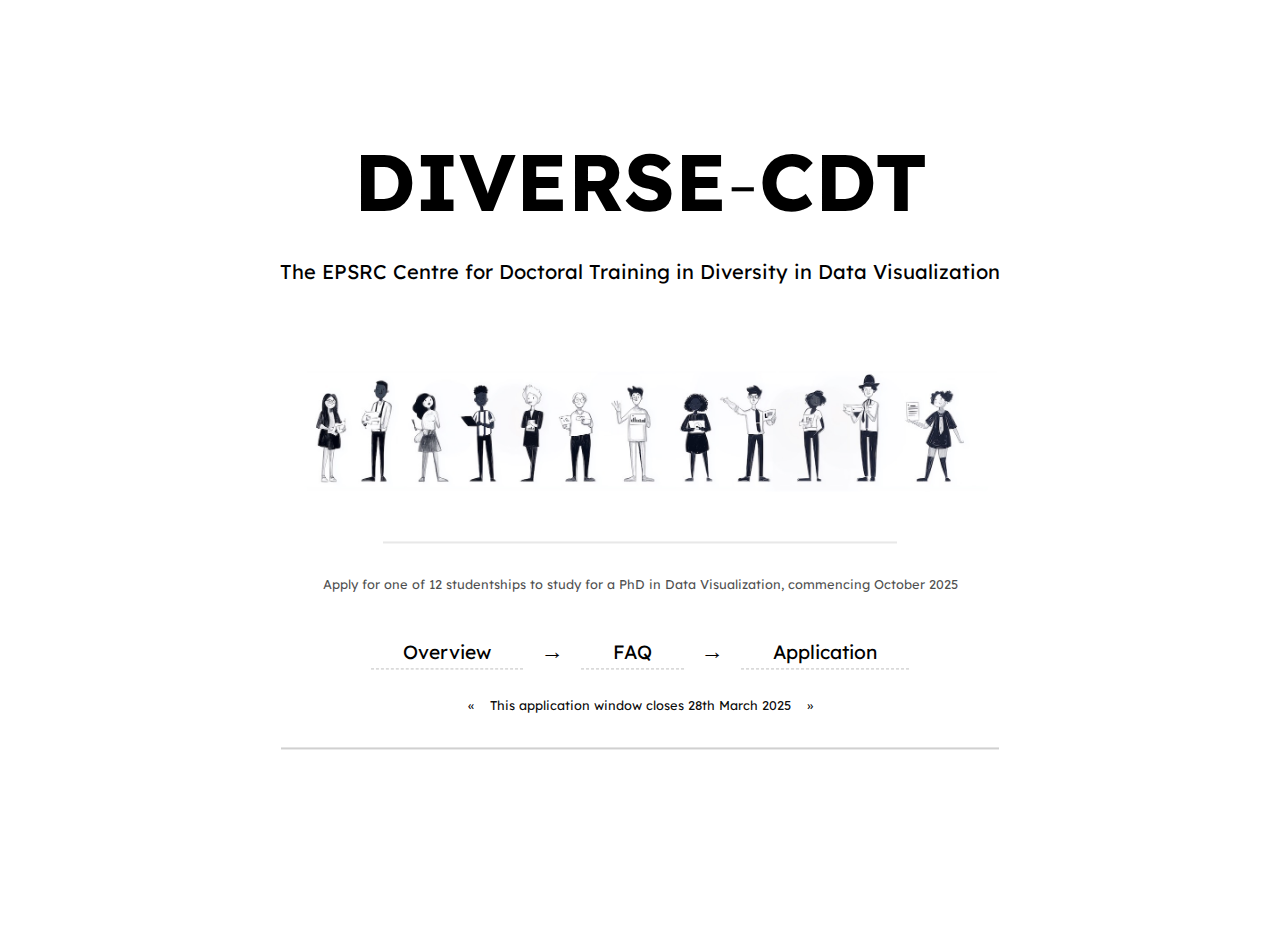
==== diverse-cdt/index.html @ 8f4ae74e "using vh for index" ====
<!DOCTYPE html>
<html lang="en">
<head>
    <meta charset="UTF-8">
    <meta name="viewport" content="width=device-width, initial-scale=1.0">
    <title>DIVERSE-CDT</title>
    <link href="https://fonts.googleapis.com/css2?family=Lexend:wght@100..900&display=swap" rel="stylesheet">
    <style>
        body {
            margin: 5%;
            padding: 5%;
            font-family: 'Lexend', 'Inter', 'Roboto', 'Arial', sans-serif;
            background-color: #ffffff;
            color: #000000;
            display: flex;
            justify-content: center;
            align-items: center;
            height: 100vh;
            text-align: center;
            line-height: 1.5;
            margin-top:1%;
            margin-bottom:1%;
            padding-top:1%;
            padding-bottom:1%;
        }
        .container {
            /* transform: translateY(-30%); */
            padding-top:0px;
            margin-top:0px;
        }
        /* h1 span { */
            /* font-weight: 100; */
        /* } */
        h1 {
            font-size: 5rem;
            /* font-weight: 100; */
            margin-bottom: 1rem;
        }
        .animated-character {
            display: inline-block;
            animation: fade-in-out 10s infinite;
            font-weight: 200;
        }
        .title {
            font-size: 1.25rem;
            font-weight: 400;
            margin: 0;
        }

        /* Anchor */
        a:link a:any-link {
            text-decoration: none; /* Removes the underline */
            background-color: #ffff0000; /* Adds a yellow background */
            color: inherit; /* Keeps the text color the same as the surrounding text */
            border-bottom: 1px dashed #00000040;
        }
        a { /* Overrides Above */
            text-decoration: none; /* Removes the underline */
            background-color: #ffff0000; /* Adds a yellow background */
            color: inherit; /* Keeps the text color the same as the surrounding text */
            border-bottom: 1px dashed #00000040;
        }

        a:visited {
            background-color: #ffff0040; /* Keeps the yellow background for visited links */
            text-decoration: none; /* Ensures no underline appears after clicking */
        }

        a:hover {
            background-color: #ffff00ff;
            text-decoration: none !important; /* Ensures underline appears on hover */
        }

        .hiLink {
            padding:0.25rem; padding-left:2rem; padding-right:2rem
        }
        .email {
            color: #20a0e8;
        }
        a[href*="mailto:"] {
            color: #20a0e8 !important;
            text-decoration: none;
        }

        .cdtPeople {
            width:60% 
        }

        /* Animation */
        @keyframes fade-in-out {
            0%, 100% {
                opacity: 0;
            }
            50% {
                opacity: 1;
            }
        }

        /* Responsive styles */
        @media (max-width: 2778px) {
            h1 {
                font-size: 3rem; /* Slightly smaller for tablets */
            }
            .container {
                transform: translateY(-10%);
                padding-top:1.0rem;
            }
            .cdtPeople {
                width:75%;
            }
        }
        @media (max-width: 1080px) {
            h1 {
                font-size: 2.5rem; /* Slightly smaller for tablets */
            }
            .container {
                transform: translateY(-10%);
                padding-top:0.75rem;
            }
            .cdtPeople {
                width:80%;
            }
        }
        @media (max-width: 768px) {
            h1 {
                font-size: 1.5rem; /* Slightly smaller for tablets */
            }
            .container {
                transform: translateY(-10%);
                padding-top:0.50rem;
            }
            .cdtPeople {
                width:90%;
            }
       }
        @media (max-width: 480px) {
            h1 {
                font-size: 1.25rem; /* Smaller for mobile phones */
            }
            .container {
                transform: translateY(-10%);
                padding-top:0.25rem;
            }
            .cdtPeople {
                width:100%;
            }
        }
    </style>
</head>
<body>
    <div class="container">
        <h1 style="font-size: 5rem;
                     font-family: 'Lexend', 'Inter', 'Roboto', 'Arial', sans-serif;
                    font-weight: 700;
                    margin-bottom: 1rem;">DIVERSE<span class="animated-character">-</span>CDT</h1>
        <p class="title">The EPSRC Centre for Doctoral Training in Diversity in Data Visualization</p>

            <div style="padding:2.25rem; padding-top:5.25rem">
                <!-- <img src="https://diverse-cdt.ac.uk/wp-content/uploads/2024/12/diverseCDT.students.1600-1024x171.jpg" width="60%" alt="cartoon logo : DIVERSE-CDT students show off their visualization"/> -->
                <img class="cdtPeople" src="./diverseCDT.students.1600.jpg" alt="cartoon logo : DIVERSE-CDT students show off their visualization"/>
            </div>
        <hr style="width:50%; border:solid 0.5px; color:#44444420">
        <p style="margin-top:2rem; font-size:80%; color:#000000b0">Apply for one of 12 studentships to study for a PhD in Data Visualization, commencing October 2025</p>

        <div style="padding:0.5rem; padding-bottom:0.5rem">
        <p style="font-size:120%;">
            <a class="hiLink" href="./overview.html">Overview</a> <span style="font-size:120%">&nbsp;&nbsp;&#8594;&nbsp;&nbsp;</span> <a class="hiLink" href="./recruitmentFAQ.html">FAQ</a> <span style="font-size:120%">&nbsp;&nbsp;&#8594;&nbsp;&nbsp;</span> <a class="hiLink" href="https://cityunilondon.eu.qualtrics.com/jfe/form/SV_09C8ibAG76uCla6">Application</a></p>
        </div>
        <p style="margin-top:0.05rem; margin-bottom:1rem; font-size:80%; color:#000000f0">&laquo;&nbsp;&nbsp;&nbsp; This application window closes 28th March 2025 &nbsp;&nbsp;&nbsp;&raquo;</p>

<!---
            <hr style="width:50%; border:solid 0.5px; color:#44444420">

        <p style="margin-bottom:2rem; margin-top:2rem; font-size:80%; color:#000000b0">We're taking a break during the winter holiday &amp; will respond to <a class="email" href="mailto:info@diverse-cdt.ac.uk">info@diverse-cdt.ac.uk</a> from 2nd January onwards</p>

  --->
        
        
        <hr style="width:70%; color:#44444440; border: solid 0.5px; margin-top:2rem">

        <!-- https://cityunilondon.eu.qualtrics.com/jfe/form/SV_5hFmBdN8BRIvIi2 -->

    </div>
</body>
</html>
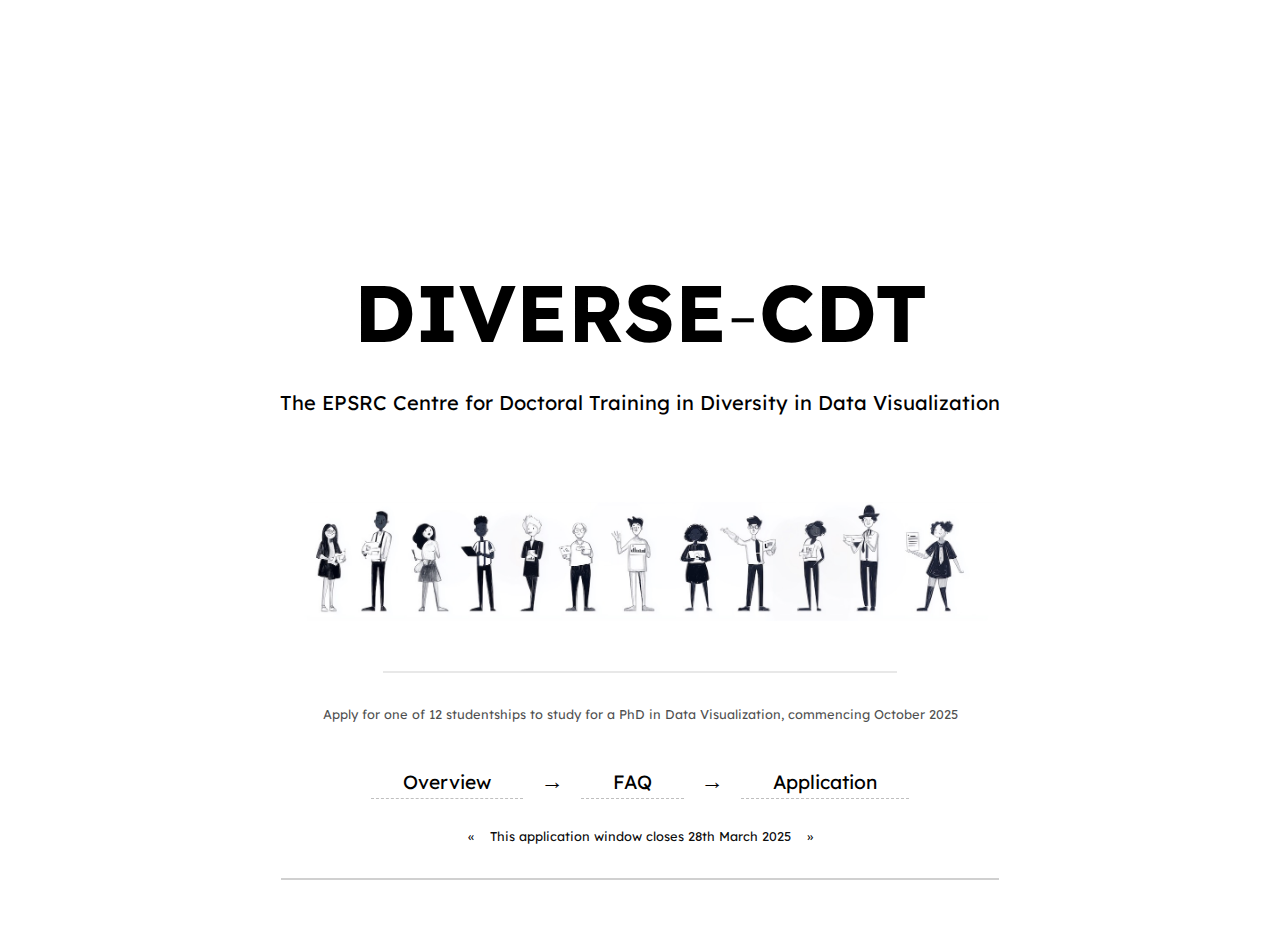
==== commit 2287caba: "updates vh" ====
--- a/diverse-cdt/index.html
+++ b/diverse-cdt/index.html
@@ -28,9 +28,9 @@
             padding-top:0px;
             margin-top:0px;
         }
-        /* h1 span { */
-            /* font-weight: 100; */
-        /* } */
+        h1,span {
+            font-weight: 200;
+        }
         h1 {
             font-size: 5rem;
             /* font-weight: 100; */
@@ -102,8 +102,7 @@
                 font-size: 3rem; /* Slightly smaller for tablets */
             }
             .container {
-                transform: translateY(-10%);
-                padding-top:1.0rem;
+                margin-top:15vh;
             }
             .cdtPeople {
                 width:75%;
@@ -114,7 +113,7 @@
                 font-size: 2.5rem; /* Slightly smaller for tablets */
             }
             .container {
-                transform: translateY(-10%);
+                margin-top:10vh;
                 padding-top:0.75rem;
             }
             .cdtPeople {
@@ -126,7 +125,7 @@
                 font-size: 1.5rem; /* Slightly smaller for tablets */
             }
             .container {
-                transform: translateY(-10%);
+                margin-top:5vh;
                 padding-top:0.50rem;
             }
             .cdtPeople {
@@ -138,7 +137,7 @@
                 font-size: 1.25rem; /* Smaller for mobile phones */
             }
             .container {
-                transform: translateY(-10%);
+                margin-top:2vh;
                 padding-top:0.25rem;
             }
             .cdtPeople {
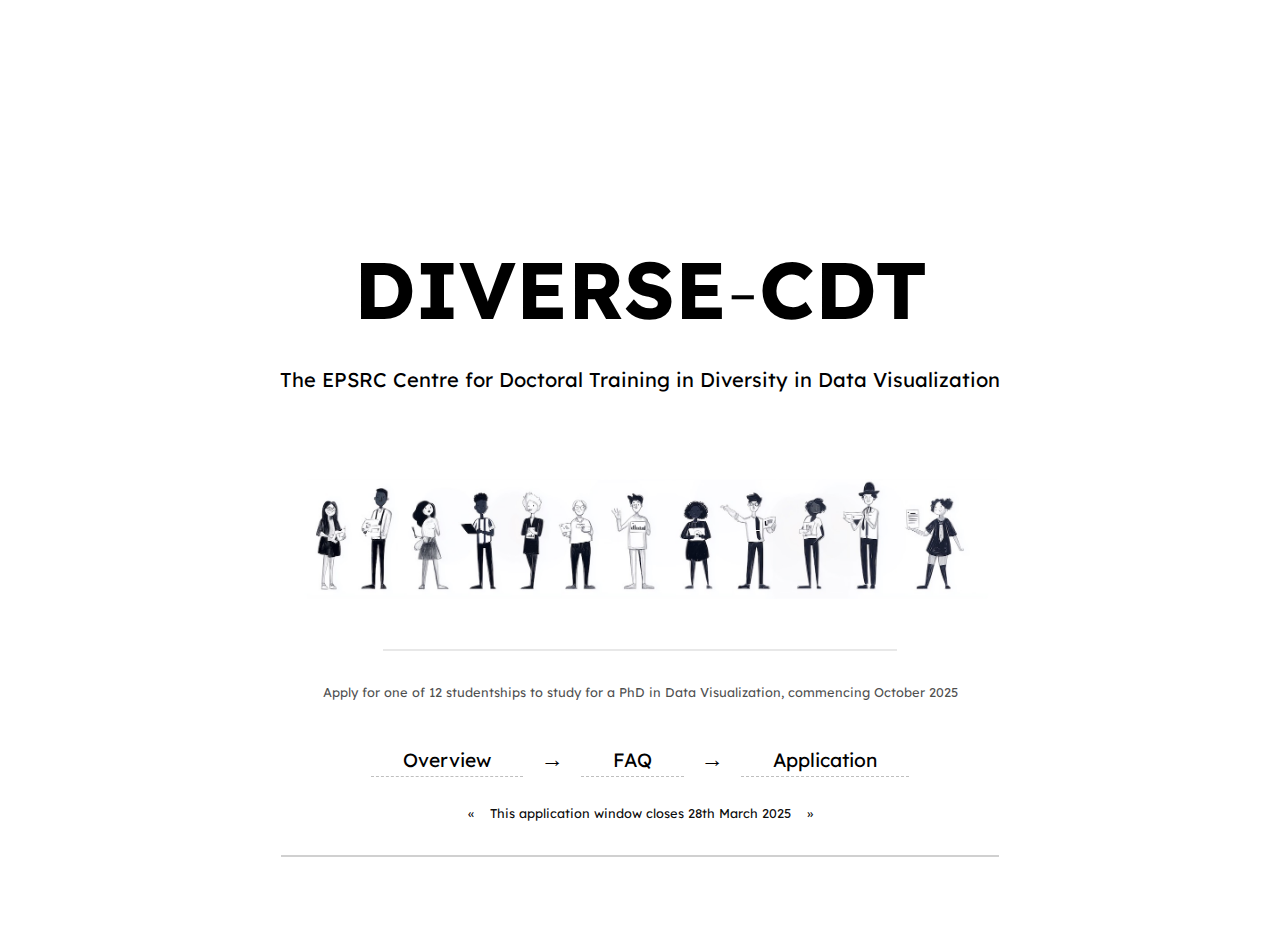
==== commit ac9a0b26: "updates css" ====
--- a/diverse-cdt/index.html
+++ b/diverse-cdt/index.html
@@ -102,7 +102,7 @@
                 font-size: 3rem; /* Slightly smaller for tablets */
             }
             .container {
-                margin-top:15vh;
+                margin-top:10vh;
             }
             .cdtPeople {
                 width:75%;
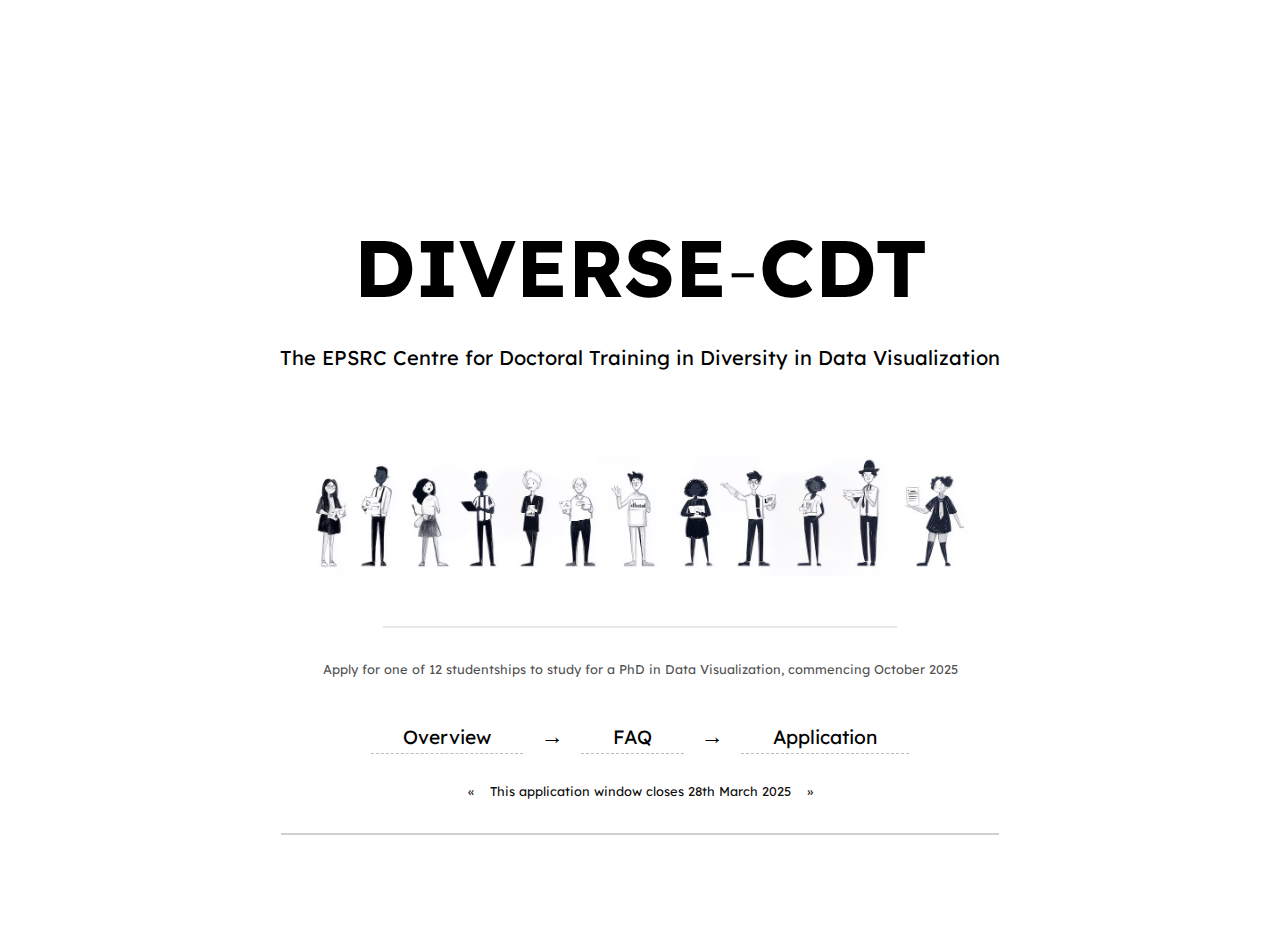
==== commit 148666a3: "updates css vh" ====
--- a/diverse-cdt/index.html
+++ b/diverse-cdt/index.html
@@ -102,7 +102,7 @@
                 font-size: 3rem; /* Slightly smaller for tablets */
             }
             .container {
-                margin-top:10vh;
+                margin-top:5vh;
             }
             .cdtPeople {
                 width:75%;
@@ -113,7 +113,7 @@
                 font-size: 2.5rem; /* Slightly smaller for tablets */
             }
             .container {
-                margin-top:10vh;
+                margin-top:5vh;
                 padding-top:0.75rem;
             }
             .cdtPeople {
@@ -125,7 +125,7 @@
                 font-size: 1.5rem; /* Slightly smaller for tablets */
             }
             .container {
-                margin-top:5vh;
+                margin-top:3vh;
                 padding-top:0.50rem;
             }
             .cdtPeople {
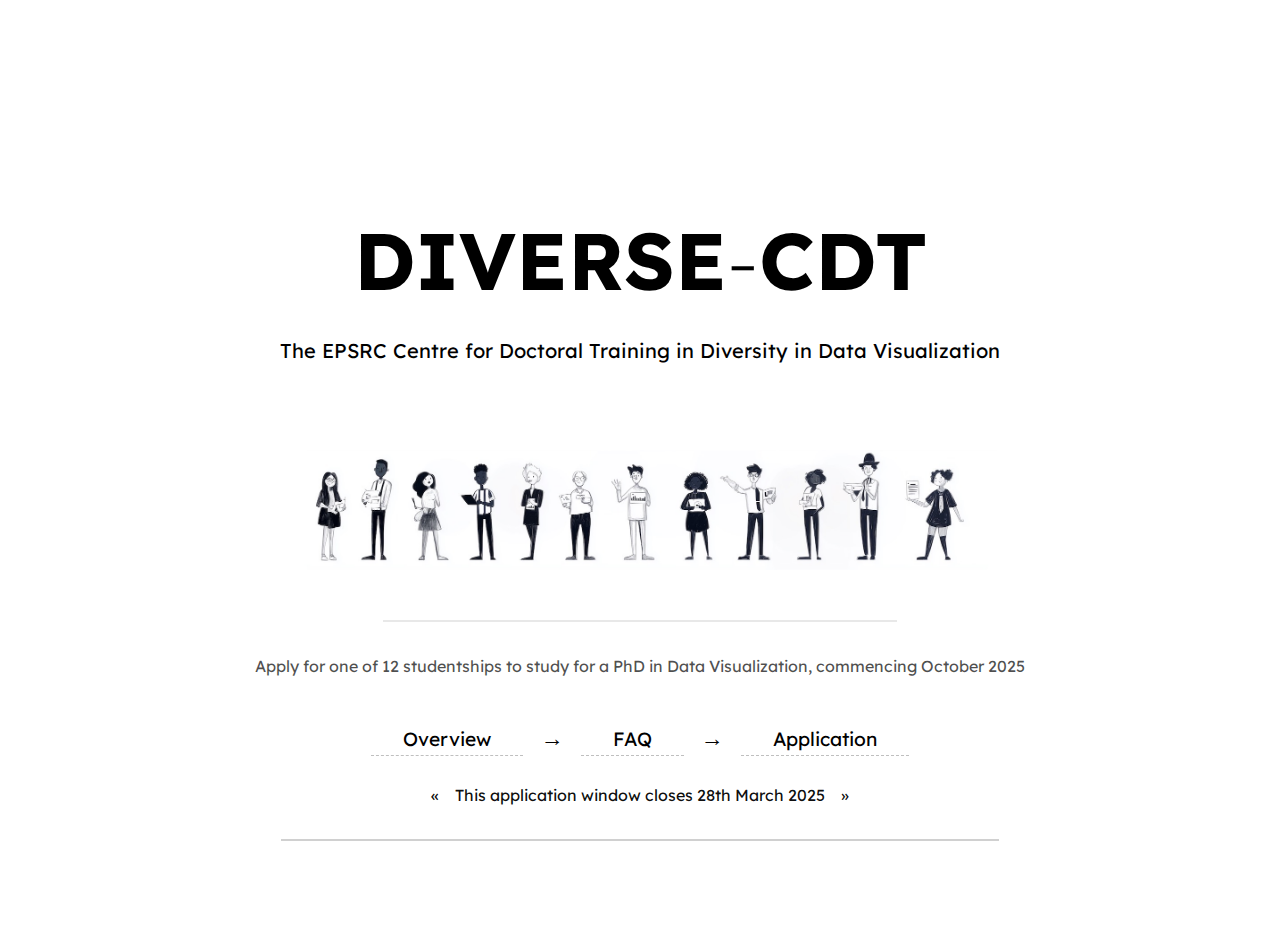
==== commit 313e262d: "updates font-siz" ====
--- a/diverse-cdt/index.html
+++ b/diverse-cdt/index.html
@@ -24,7 +24,7 @@
             padding-bottom:1%;
         }
         .container {
-            /* transform: translateY(-30%); */
+            margin-top:5vh;
             padding-top:0px;
             margin-top:0px;
         }
@@ -159,13 +159,13 @@
                 <img class="cdtPeople" src="./diverseCDT.students.1600.jpg" alt="cartoon logo : DIVERSE-CDT students show off their visualization"/>
             </div>
         <hr style="width:50%; border:solid 0.5px; color:#44444420">
-        <p style="margin-top:2rem; font-size:80%; color:#000000b0">Apply for one of 12 studentships to study for a PhD in Data Visualization, commencing October 2025</p>
+        <p style="margin-top:2rem; font-size:100%; color:#000000b0">Apply for one of 12 studentships to study for a PhD in Data Visualization, commencing October 2025</p>
 
         <div style="padding:0.5rem; padding-bottom:0.5rem">
         <p style="font-size:120%;">
             <a class="hiLink" href="./overview.html">Overview</a> <span style="font-size:120%">&nbsp;&nbsp;&#8594;&nbsp;&nbsp;</span> <a class="hiLink" href="./recruitmentFAQ.html">FAQ</a> <span style="font-size:120%">&nbsp;&nbsp;&#8594;&nbsp;&nbsp;</span> <a class="hiLink" href="https://cityunilondon.eu.qualtrics.com/jfe/form/SV_09C8ibAG76uCla6">Application</a></p>
         </div>
-        <p style="margin-top:0.05rem; margin-bottom:1rem; font-size:80%; color:#000000f0">&laquo;&nbsp;&nbsp;&nbsp; This application window closes 28th March 2025 &nbsp;&nbsp;&nbsp;&raquo;</p>
+        <p style="margin-top:0.05rem; margin-bottom:1rem; font-size:100%; color:#000000f0">&laquo;&nbsp;&nbsp;&nbsp; This application window closes 28th March 2025 &nbsp;&nbsp;&nbsp;&raquo;</p>
 
 <!---
             <hr style="width:50%; border:solid 0.5px; color:#44444420">
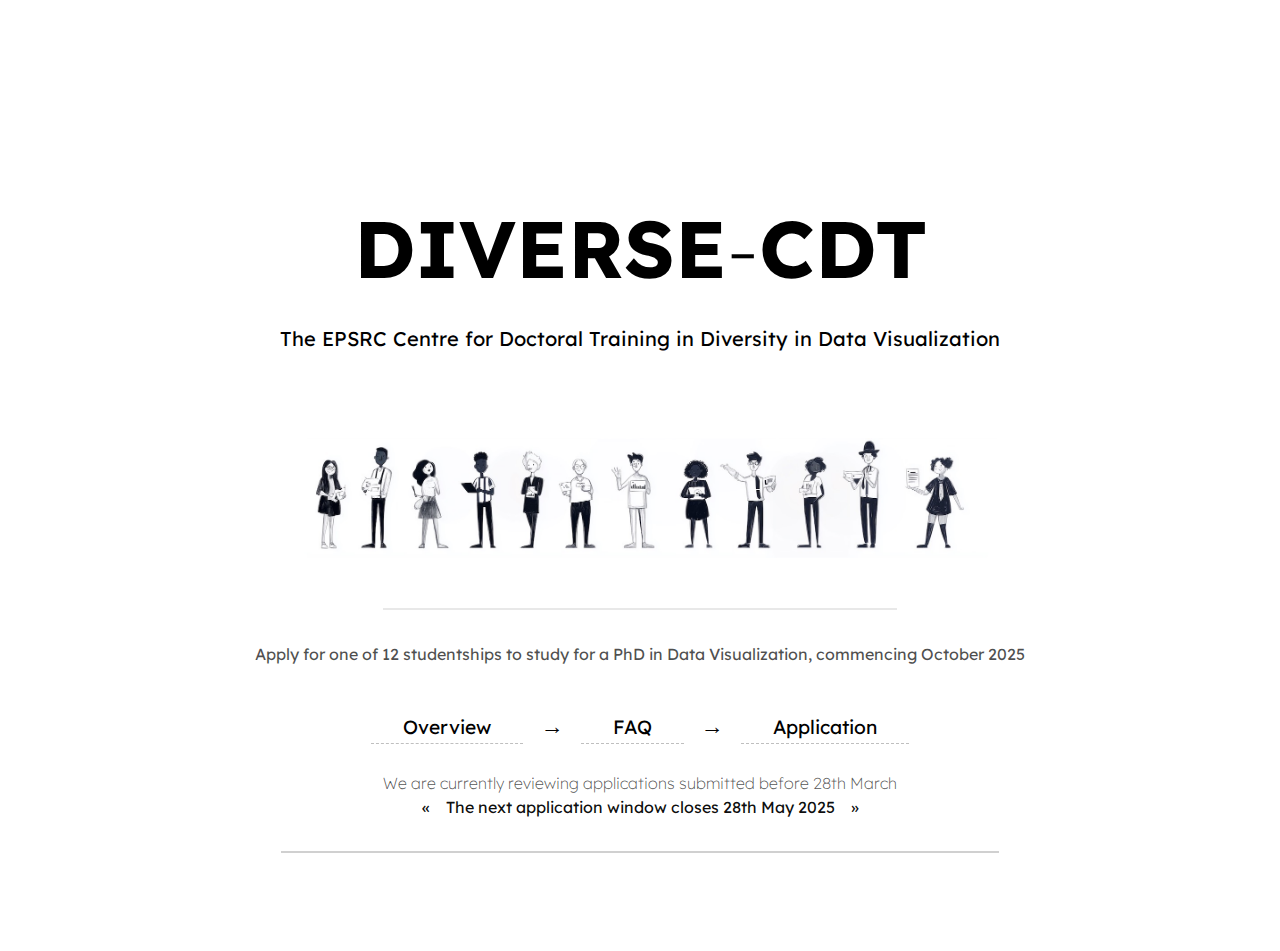
==== commit 3443739e: "updates april dates" ====
--- a/diverse-cdt/index.html
+++ b/diverse-cdt/index.html
@@ -165,7 +165,10 @@
         <p style="font-size:120%;">
             <a class="hiLink" href="./overview.html">Overview</a> <span style="font-size:120%">&nbsp;&nbsp;&#8594;&nbsp;&nbsp;</span> <a class="hiLink" href="./recruitmentFAQ.html">FAQ</a> <span style="font-size:120%">&nbsp;&nbsp;&#8594;&nbsp;&nbsp;</span> <a class="hiLink" href="https://cityunilondon.eu.qualtrics.com/jfe/form/SV_09C8ibAG76uCla6">Application</a></p>
         </div>
-        <p style="margin-top:0.05rem; margin-bottom:1rem; font-size:100%; color:#000000f0">&laquo;&nbsp;&nbsp;&nbsp; This application window closes 28th March 2025 &nbsp;&nbsp;&nbsp;&raquo;</p>
+        <p style="margin-top:0.05rem; margin-bottom:1rem; font-size:100%; color:#000000f0">
+            <span style="color:#000000b0">We are currently reviewing applications submitted before 28th March</span><br/>
+            &laquo;&nbsp;&nbsp;&nbsp; The next application window closes 28th May 2025 &nbsp;&nbsp;&nbsp;&raquo;
+        </p>
 
 <!---
             <hr style="width:50%; border:solid 0.5px; color:#44444420">
